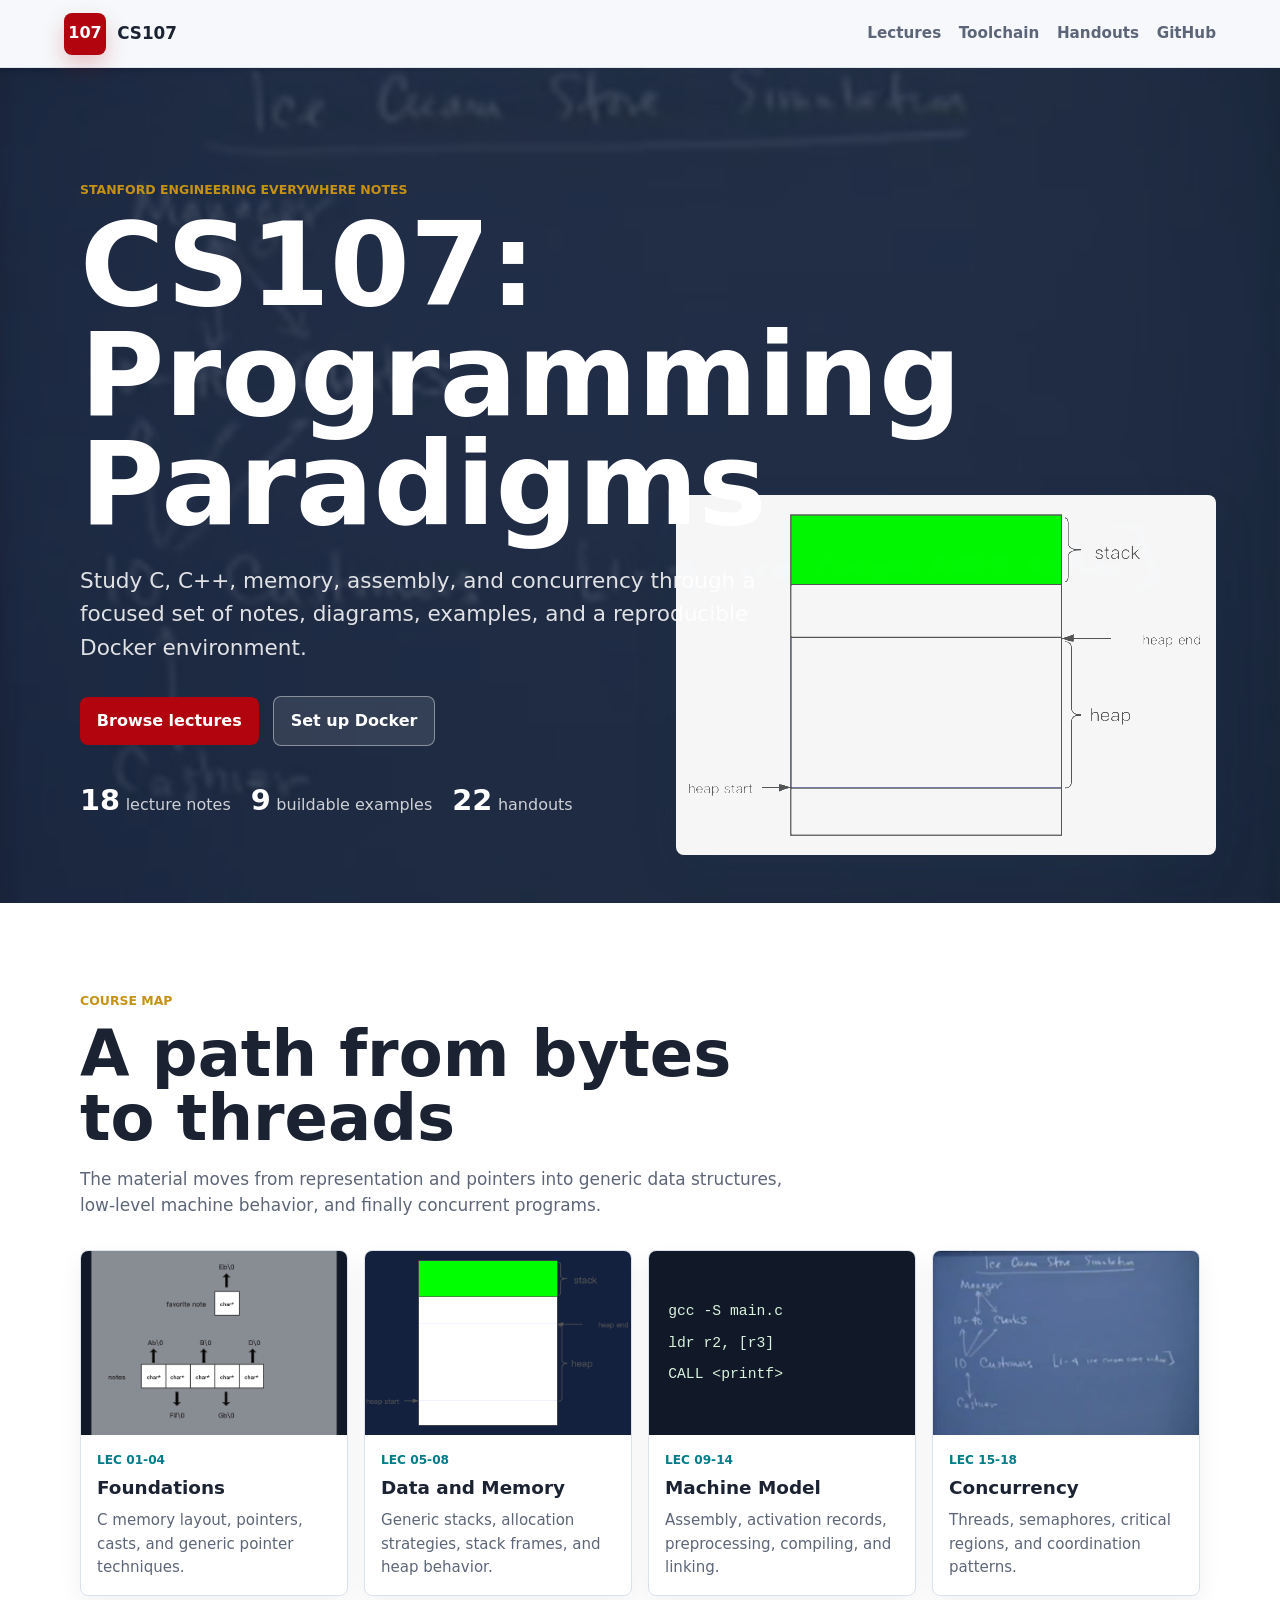
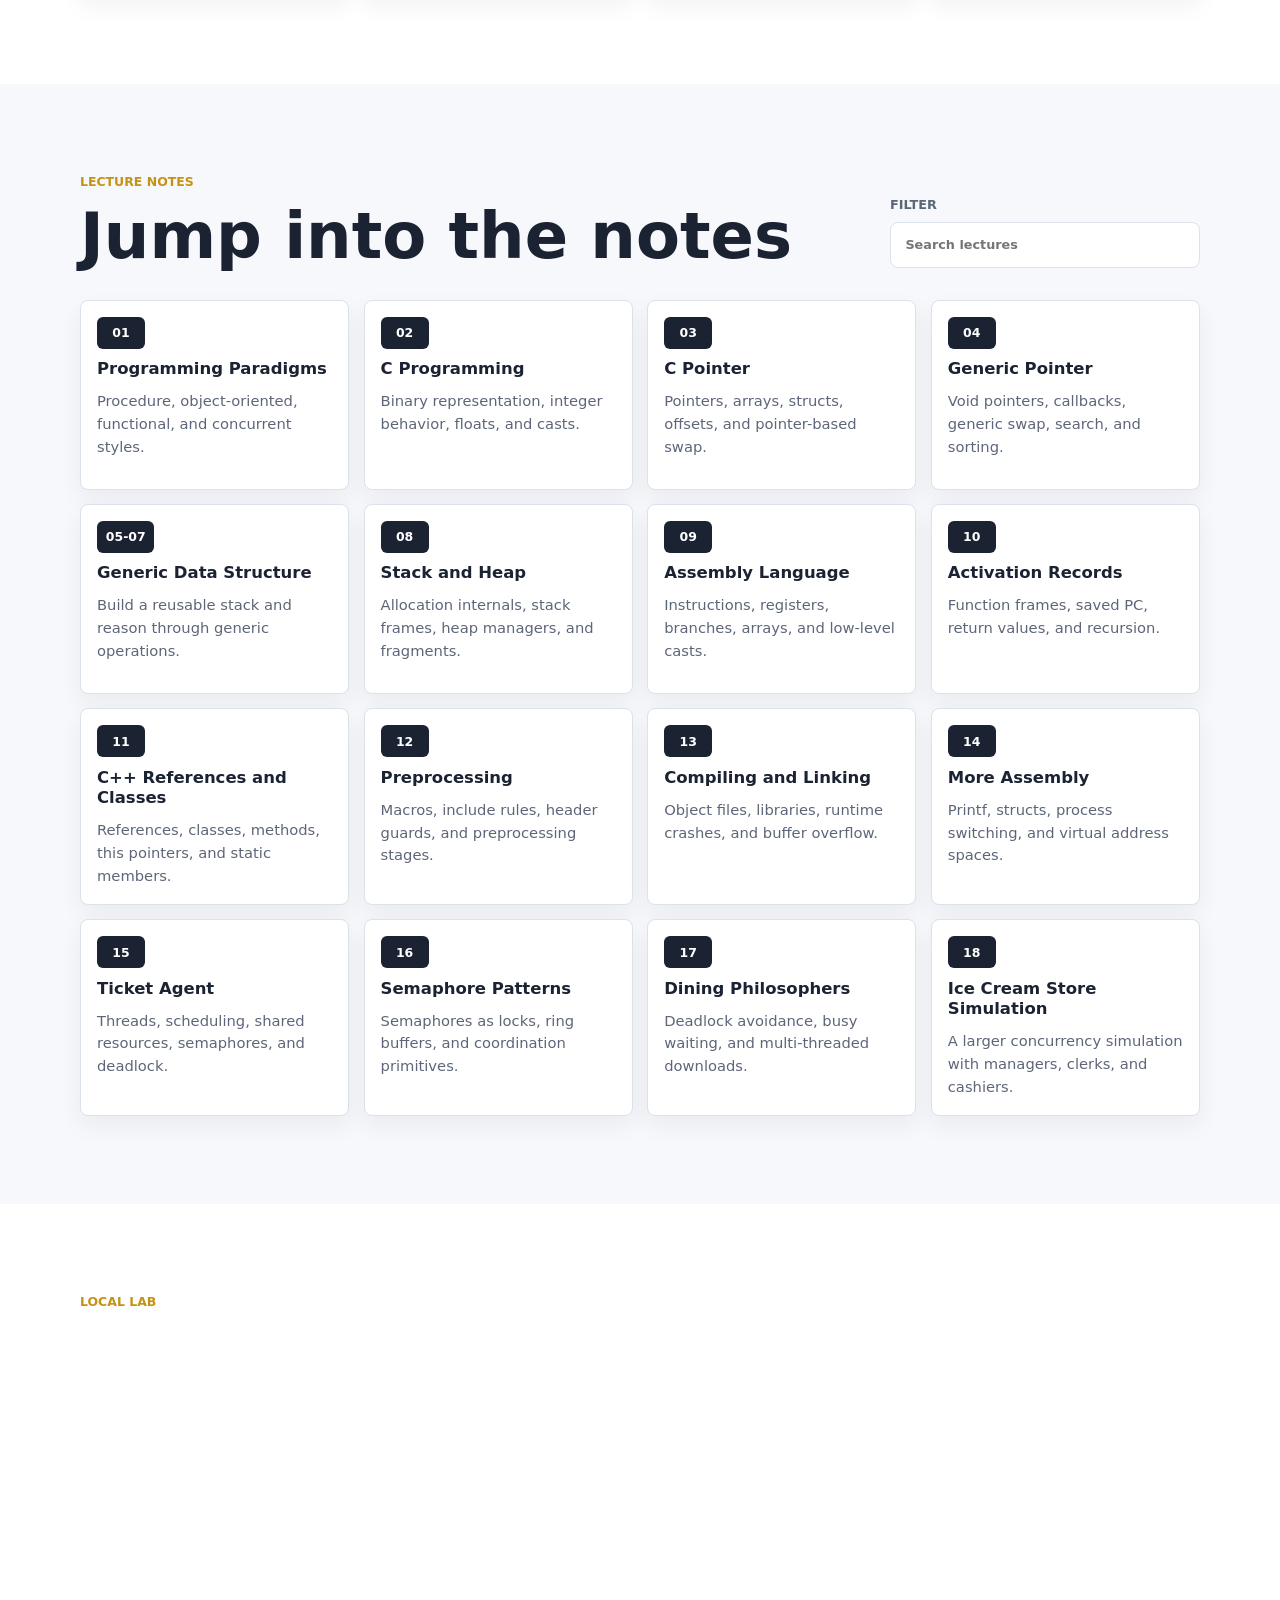
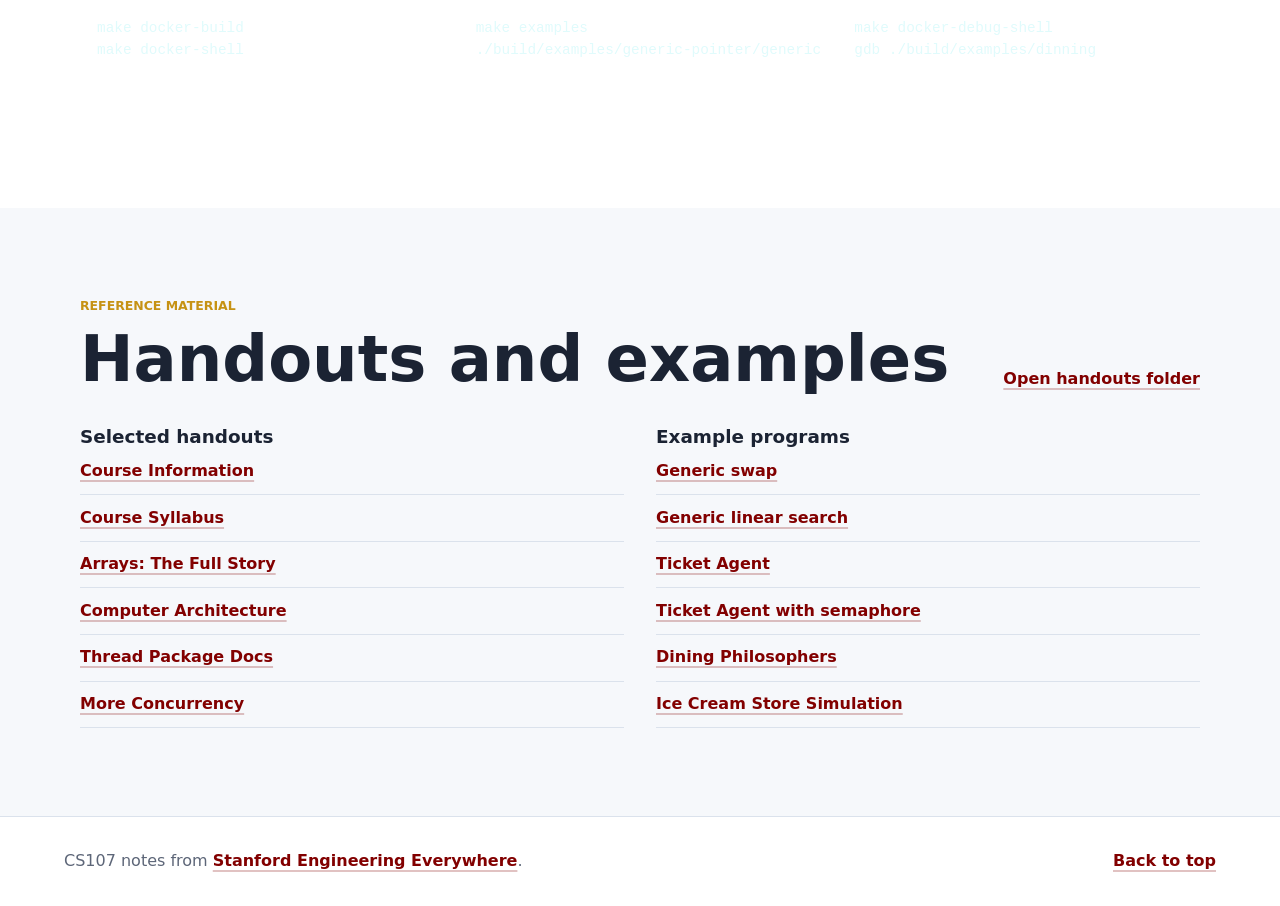
==== index.html @ 7ff7f35c "docs: refresh GitHub Pages homepage Signed-off-by: Zard-C <patrick.zhang5233@gmail.com>" ====
<!doctype html>
<html lang="en">
<head>
  <meta charset="utf-8">
  <meta name="viewport" content="width=device-width, initial-scale=1">
  <meta name="description" content="A polished course portal for CS107: Programming Paradigms notes, examples, handouts, and Docker setup.">
  <title>CS107: Programming Paradigms</title>
  <link rel="stylesheet" href="assets/site.css">
</head>
<body>
  <a class="skip-link" href="#lectures">Skip to lectures</a>

  <header class="site-header">
    <a class="brand" href="./" aria-label="CS107 home">
      <span class="brand-mark">107</span>
      <span class="brand-text">CS107</span>
    </a>
    <nav class="site-nav" aria-label="Primary">
      <a href="#lectures">Lectures</a>
      <a href="#toolchain">Toolchain</a>
      <a href="#handouts">Handouts</a>
      <a href="https://github.com/Zard-C/CS107">GitHub</a>
    </nav>
  </header>

  <main>
    <section class="hero" aria-labelledby="hero-title">
      <div class="hero-backdrop" aria-hidden="true"></div>
      <div class="hero-inner">
        <p class="eyebrow">Stanford Engineering Everywhere notes</p>
        <h1 id="hero-title">CS107: Programming Paradigms</h1>
        <p class="hero-copy">
          Study C, C++, memory, assembly, and concurrency through a focused set of notes,
          diagrams, examples, and a reproducible Docker environment.
        </p>
        <div class="hero-actions">
          <a class="button primary" href="#lectures">Browse lectures</a>
          <a class="button secondary" href="#toolchain">Set up Docker</a>
        </div>
        <div class="hero-stats" aria-label="Course highlights">
          <span><strong>18</strong> lecture notes</span>
          <span><strong>9</strong> buildable examples</span>
          <span><strong>22</strong> handouts</span>
        </div>
      </div>
    </section>

    <section class="section course-map" aria-labelledby="map-title">
      <div class="section-inner">
        <div class="section-heading">
          <p class="eyebrow">Course map</p>
          <h2 id="map-title">A path from bytes to threads</h2>
          <p>
            The material moves from representation and pointers into generic data structures,
            low-level machine behavior, and finally concurrent programs.
          </p>
        </div>

        <div class="topic-grid">
          <article class="topic-card">
            <img src="Notes/lec4.assets/lec0401.png" alt="Generic pointer diagram">
            <div>
              <p class="topic-kicker">Lec 01-04</p>
              <h3>Foundations</h3>
              <p>C memory layout, pointers, casts, and generic pointer techniques.</p>
            </div>
          </article>
          <article class="topic-card">
            <img class="diagram-boost" src="Notes/lec8.assets/heap1.png" alt="Stack and heap diagram">
            <div>
              <p class="topic-kicker">Lec 05-08</p>
              <h3>Data and Memory</h3>
              <p>Generic stacks, allocation strategies, stack frames, and heap behavior.</p>
            </div>
          </article>
          <article class="topic-card">
            <div class="terminal-visual" aria-hidden="true">
              <span>gcc -S main.c</span>
              <span>ldr r2, [r3]</span>
              <span>CALL &lt;printf&gt;</span>
            </div>
            <div>
              <p class="topic-kicker">Lec 09-14</p>
              <h3>Machine Model</h3>
              <p>Assembly, activation records, preprocessing, compiling, and linking.</p>
            </div>
          </article>
          <article class="topic-card">
            <img src="Notes/18-IceCreamStore.assets/image-20240530213214062.png" alt="Ice cream store simulation diagram">
            <div>
              <p class="topic-kicker">Lec 15-18</p>
              <h3>Concurrency</h3>
              <p>Threads, semaphores, critical regions, and coordination patterns.</p>
            </div>
          </article>
        </div>
      </div>
    </section>

    <section class="section lectures" id="lectures" aria-labelledby="lectures-title">
      <div class="section-inner">
        <div class="section-heading split">
          <div>
            <p class="eyebrow">Lecture notes</p>
            <h2 id="lectures-title">Jump into the notes</h2>
          </div>
          <label class="search-label">
            <span>Filter</span>
            <input id="lecture-filter" type="search" placeholder="Search lectures" autocomplete="off">
          </label>
        </div>

        <div class="lecture-grid" id="lecture-grid">
          <a class="lecture-card" href="Notes/1-ProgrammingParadigms.html" data-title="programming paradigms c c++ scheme python">
            <span class="lecture-number">01</span>
            <strong>Programming Paradigms</strong>
            <span>Procedure, object-oriented, functional, and concurrent styles.</span>
          </a>
          <a class="lecture-card" href="Notes/2-CProgramming.html" data-title="c programming binary bits char short floating point">
            <span class="lecture-number">02</span>
            <strong>C Programming</strong>
            <span>Binary representation, integer behavior, floats, and casts.</span>
          </a>
          <a class="lecture-card" href="Notes/3-CPointer.html" data-title="c pointer arrays struct casts swap">
            <span class="lecture-number">03</span>
            <strong>C Pointer</strong>
            <span>Pointers, arrays, structs, offsets, and pointer-based swap.</span>
          </a>
          <a class="lecture-card" href="Notes/4-GenericPointer.html" data-title="generic pointer void star lsearch bsearch qsort">
            <span class="lecture-number">04</span>
            <strong>Generic Pointer</strong>
            <span>Void pointers, callbacks, generic swap, search, and sorting.</span>
          </a>
          <a class="lecture-card" href="Notes/5-7-GenericDataStructure.html" data-title="generic data structure stack rotate qsort memory">
            <span class="lecture-number">05-07</span>
            <strong>Generic Data Structure</strong>
            <span>Build a reusable stack and reason through generic operations.</span>
          </a>
          <a class="lecture-card" href="Notes/8-StackAndHeap.html" data-title="stack heap malloc free realloc memory management">
            <span class="lecture-number">08</span>
            <strong>Stack and Heap</strong>
            <span>Allocation internals, stack frames, heap managers, and fragments.</span>
          </a>
          <a class="lecture-card" href="Notes/9-Assembly.html" data-title="assembly computer architecture registers pointers">
            <span class="lecture-number">09</span>
            <strong>Assembly Language</strong>
            <span>Instructions, registers, branches, arrays, and low-level casts.</span>
          </a>
          <a class="lecture-card" href="Notes/10-ActivationRecord.html" data-title="activation record stack frame return value recursion">
            <span class="lecture-number">10</span>
            <strong>Activation Records</strong>
            <span>Function frames, saved PC, return values, and recursion.</span>
          </a>
          <a class="lecture-card" href="Notes/11-CPP.html" data-title="c++ reference pointer class struct this static">
            <span class="lecture-number">11</span>
            <strong>C++ References and Classes</strong>
            <span>References, classes, methods, this pointers, and static members.</span>
          </a>
          <a class="lecture-card" href="Notes/12-Preprocessing.html" data-title="preprocessing define macro include assert">
            <span class="lecture-number">12</span>
            <strong>Preprocessing</strong>
            <span>Macros, include rules, header guards, and preprocessing stages.</span>
          </a>
          <a class="lecture-card" href="Notes/13-CompilingAndLinking.html" data-title="compiling linking gcc linker runtime crash buffer overflow">
            <span class="lecture-number">13</span>
            <strong>Compiling and Linking</strong>
            <span>Object files, libraries, runtime crashes, and buffer overflow.</span>
          </a>
          <a class="lecture-card" href="Notes/14-MoreAssembly.html" data-title="more assembly printf struct process virtual address">
            <span class="lecture-number">14</span>
            <strong>More Assembly</strong>
            <span>Printf, structs, process switching, and virtual address spaces.</span>
          </a>
          <a class="lecture-card" href="Notes/15-TicketAgent.html" data-title="ticket agent thread scheduling semaphore critical region">
            <span class="lecture-number">15</span>
            <strong>Ticket Agent</strong>
            <span>Threads, scheduling, shared resources, semaphores, and deadlock.</span>
          </a>
          <a class="lecture-card" href="Notes/16-Semaphore.html" data-title="semaphore ringbuffer dining philosophers race condition">
            <span class="lecture-number">16</span>
            <strong>Semaphore Patterns</strong>
            <span>Semaphores as locks, ring buffers, and coordination primitives.</span>
          </a>
          <a class="lecture-card" href="Notes/17-DiningPhilosophers.html" data-title="dining philosophers deadlock file downloading busy waiting">
            <span class="lecture-number">17</span>
            <strong>Dining Philosophers</strong>
            <span>Deadlock avoidance, busy waiting, and multi-threaded downloads.</span>
          </a>
          <a class="lecture-card" href="Notes/18-IceCreamStore.html" data-title="ice cream store simulation manager clerk cashier customer semaphore">
            <span class="lecture-number">18</span>
            <strong>Ice Cream Store Simulation</strong>
            <span>A larger concurrency simulation with managers, clerks, and cashiers.</span>
          </a>
        </div>
        <p class="empty-state" id="empty-state" hidden>No matching lecture notes.</p>
      </div>
    </section>

    <section class="section toolchain" id="toolchain" aria-labelledby="toolchain-title">
      <div class="section-inner toolchain-inner">
        <div class="section-heading">
          <p class="eyebrow">Local lab</p>
          <h2 id="toolchain-title">Reproducible Docker setup</h2>
          <p>
            The repository includes a Linux-based environment for compiling examples,
            debugging with gdb, and checking memory behavior with valgrind.
          </p>
        </div>

        <div class="command-grid">
          <figure class="command-panel">
            <figcaption>Build and enter the lab</figcaption>
            <pre><code>make docker-build
make docker-shell</code></pre>
          </figure>
          <figure class="command-panel">
            <figcaption>Compile examples with CMake</figcaption>
            <pre><code>make examples
./build/examples/generic-pointer/generic_swap</code></pre>
          </figure>
          <figure class="command-panel">
            <figcaption>Debug-friendly shell</figcaption>
            <pre><code>make docker-debug-shell
gdb ./build/examples/dinning</code></pre>
          </figure>
        </div>
      </div>
    </section>

    <section class="section resources" id="handouts" aria-labelledby="handouts-title">
      <div class="section-inner">
        <div class="section-heading split">
          <div>
            <p class="eyebrow">Reference material</p>
            <h2 id="handouts-title">Handouts and examples</h2>
          </div>
          <a class="text-link" href="Handouts/">Open handouts folder</a>
        </div>

        <div class="resource-columns">
          <div>
            <h3>Selected handouts</h3>
            <ul class="resource-list">
              <li><a href="Handouts/01Course-Information.pdf">Course Information</a></li>
              <li><a href="Handouts/02-CS107-Course-Syllabus.pdf">Course Syllabus</a></li>
              <li><a href="Handouts/07-Arrays-The-Full-Story.pdf">Arrays: The Full Story</a></li>
              <li><a href="Handouts/12-Computer-Architecture.pdf">Computer Architecture</a></li>
              <li><a href="Handouts/22-Thread-Package-Docs.pdf">Thread Package Docs</a></li>
              <li><a href="Handouts/26-More-Concurrency.pdf">More Concurrency</a></li>
            </ul>
          </div>
          <div>
            <h3>Example programs</h3>
            <ul class="resource-list">
              <li><a href="Examples/GenericPointer/generic_swap.c">Generic swap</a></li>
              <li><a href="Examples/GenericPointer/generic_lsearch.c">Generic linear search</a></li>
              <li><a href="Examples/TicketAgent/src/ticketAgent.c">Ticket Agent</a></li>
              <li><a href="Examples/TicketAgent/src/ticketAgentSemaphore.c">Ticket Agent with semaphore</a></li>
              <li><a href="Examples/DinningPhilosohper/dinning.c">Dining Philosophers</a></li>
              <li><a href="Examples/IceCreamStore/ice_cream_store_simulation.c">Ice Cream Store Simulation</a></li>
            </ul>
          </div>
        </div>
      </div>
    </section>
  </main>

  <footer class="site-footer">
    <p>
      CS107 notes from
      <a href="https://see.stanford.edu/Course/CS107">Stanford Engineering Everywhere</a>.
    </p>
    <a href="#hero-title">Back to top</a>
  </footer>

  <script src="assets/site.js"></script>
</body>
</html>
---- assets/site.css ----
:root {
  color-scheme: light;
  --ink: #1b2333;
  --muted: #5d6678;
  --paper: #f6f8fb;
  --surface: #ffffff;
  --line: #dbe2ec;
  --red: #b1040e;
  --red-dark: #820000;
  --teal: #007c89;
  --gold: #c69214;
  --plum: #6a4c93;
  --shadow: 0 18px 50px rgba(27, 35, 51, 0.13);
}

* {
  box-sizing: border-box;
}

html {
  scroll-behavior: smooth;
}

body {
  margin: 0;
  color: var(--ink);
  background: var(--paper);
  font-family: Inter, ui-sans-serif, system-ui, -apple-system, BlinkMacSystemFont, "Segoe UI", sans-serif;
  line-height: 1.55;
}

a {
  color: inherit;
}

img {
  display: block;
  max-width: 100%;
}

.skip-link {
  position: absolute;
  left: 1rem;
  top: 0.75rem;
  z-index: 30;
  padding: 0.5rem 0.75rem;
  color: #ffffff;
  background: var(--red-dark);
  transform: translateY(-160%);
}

.skip-link:focus {
  transform: translateY(0);
}

.site-header {
  position: sticky;
  top: 0;
  z-index: 20;
  display: flex;
  align-items: center;
  justify-content: space-between;
  min-height: 68px;
  padding: 0 5vw;
  color: var(--ink);
  background: rgba(246, 248, 251, 0.92);
  border-bottom: 1px solid rgba(219, 226, 236, 0.85);
  backdrop-filter: blur(16px);
}

.brand {
  display: inline-flex;
  align-items: center;
  gap: 0.7rem;
  font-weight: 800;
  text-decoration: none;
}

.brand-mark {
  display: grid;
  width: 42px;
  height: 42px;
  place-items: center;
  color: #ffffff;
  background: var(--red);
  border-radius: 8px;
  box-shadow: 0 10px 22px rgba(177, 4, 14, 0.22);
}

.brand-text {
  font-size: 1.05rem;
}

.site-nav {
  display: flex;
  align-items: center;
  gap: 1.1rem;
  color: var(--muted);
  font-size: 0.95rem;
  font-weight: 700;
}

.site-nav a {
  text-decoration: none;
}

.site-nav a:hover,
.site-nav a:focus-visible {
  color: var(--red);
}

.hero {
  position: relative;
  display: grid;
  min-height: 68svh;
  overflow: hidden;
  color: #ffffff;
  background: #152033 url("../Notes/18-IceCreamStore.assets/image-20240530213214062.png") center / cover no-repeat;
}

.hero::before {
  position: absolute;
  inset: 0;
  content: "";
  background: rgba(8, 16, 30, 0.68);
}

.hero-backdrop {
  position: absolute;
  inset: auto 5vw 3rem auto;
  width: min(46vw, 540px);
  height: min(32vw, 360px);
  background:
    url("../Notes/lec8.assets/heap1.png") center / cover no-repeat,
    #ffffff;
  border: 1px solid rgba(255, 255, 255, 0.28);
  border-radius: 8px;
  box-shadow: var(--shadow);
  filter: brightness(1.8) contrast(1.12);
  opacity: 0.96;
}

.hero-inner {
  position: relative;
  z-index: 1;
  width: min(1120px, 90vw);
  margin: 0 auto;
  padding: 7rem 0 5rem;
}

.eyebrow {
  margin: 0 0 0.75rem;
  color: var(--gold);
  font-size: 0.78rem;
  font-weight: 900;
  letter-spacing: 0;
  text-transform: uppercase;
}

.hero h1 {
  max-width: 820px;
  margin: 0;
  font-size: clamp(3rem, 9vw, 7.8rem);
  line-height: 0.95;
  letter-spacing: 0;
}

.hero-copy {
  max-width: 680px;
  margin: 1.5rem 0 0;
  color: rgba(255, 255, 255, 0.86);
  font-size: clamp(1.05rem, 2vw, 1.35rem);
}

.hero-actions,
.hero-stats {
  display: flex;
  flex-wrap: wrap;
  align-items: center;
  gap: 0.9rem;
  margin-top: 2rem;
}

.button {
  display: inline-flex;
  min-height: 44px;
  align-items: center;
  justify-content: center;
  padding: 0.72rem 1.05rem;
  border-radius: 8px;
  font-weight: 800;
  text-decoration: none;
}

.button.primary {
  color: #ffffff;
  background: var(--red);
}

.button.secondary {
  color: #ffffff;
  border: 1px solid rgba(255, 255, 255, 0.42);
  background: rgba(255, 255, 255, 0.1);
}

.button:hover,
.button:focus-visible {
  transform: translateY(-1px);
}

.hero-stats {
  gap: 1.25rem;
  color: rgba(255, 255, 255, 0.78);
}

.hero-stats span {
  display: inline-flex;
  align-items: baseline;
  gap: 0.35rem;
}

.hero-stats strong {
  color: #ffffff;
  font-size: 1.8rem;
}

.section {
  padding: 5.5rem 0;
}

.section:nth-of-type(even) {
  background: var(--surface);
}

.section-inner {
  width: min(1120px, 90vw);
  margin: 0 auto;
}

.section-heading {
  max-width: 720px;
  margin-bottom: 2rem;
}

.section-heading.split {
  display: flex;
  max-width: none;
  align-items: end;
  justify-content: space-between;
  gap: 1.5rem;
}

.section-heading h2 {
  margin: 0;
  font-size: clamp(2rem, 5vw, 4rem);
  line-height: 1;
  letter-spacing: 0;
}

.section-heading p:not(.eyebrow) {
  margin: 1rem 0 0;
  color: var(--muted);
  font-size: 1.06rem;
}

.topic-grid {
  display: grid;
  grid-template-columns: repeat(4, minmax(0, 1fr));
  gap: 1rem;
}

.topic-card,
.lecture-card {
  border: 1px solid var(--line);
  border-radius: 8px;
  background: var(--surface);
  box-shadow: 0 10px 25px rgba(27, 35, 51, 0.06);
}

.topic-card {
  overflow: hidden;
}

.topic-card img,
.terminal-visual {
  width: 100%;
  aspect-ratio: 1.45;
  object-fit: cover;
  background: #111827;
}

.diagram-boost {
  filter: brightness(1.8) contrast(1.12);
}

.topic-card div:last-child {
  padding: 1rem;
}

.topic-kicker {
  margin: 0 0 0.25rem;
  color: var(--teal);
  font-size: 0.76rem;
  font-weight: 900;
  text-transform: uppercase;
}

.topic-card h3,
.resource-columns h3 {
  margin: 0 0 0.45rem;
  font-size: 1.15rem;
}

.topic-card p:last-child {
  margin: 0;
  color: var(--muted);
  font-size: 0.94rem;
}

.terminal-visual {
  display: grid;
  align-content: center;
  gap: 0.55rem;
  padding: 1.2rem;
  color: #d8f3dc;
  background: #111827;
  font-family: ui-monospace, SFMono-Regular, Menlo, Consolas, monospace;
  font-size: 0.92rem;
}

.search-label {
  display: grid;
  gap: 0.4rem;
  min-width: min(100%, 310px);
  color: var(--muted);
  font-size: 0.8rem;
  font-weight: 800;
  text-transform: uppercase;
}

.search-label input {
  width: 100%;
  min-height: 46px;
  padding: 0.75rem 0.9rem;
  color: var(--ink);
  border: 1px solid var(--line);
  border-radius: 8px;
  background: var(--surface);
  font: inherit;
  text-transform: none;
}

.lecture-grid {
  display: grid;
  grid-template-columns: repeat(4, minmax(0, 1fr));
  gap: 0.9rem;
}

.lecture-card {
  display: grid;
  min-height: 190px;
  align-content: start;
  gap: 0.65rem;
  padding: 1rem;
  text-decoration: none;
  transition: border-color 160ms ease, box-shadow 160ms ease, transform 160ms ease;
}

.lecture-card:hover,
.lecture-card:focus-visible {
  border-color: rgba(177, 4, 14, 0.48);
  box-shadow: 0 18px 34px rgba(27, 35, 51, 0.13);
  transform: translateY(-2px);
}

.lecture-number {
  display: inline-grid;
  width: fit-content;
  min-width: 48px;
  min-height: 32px;
  place-items: center;
  padding: 0 0.55rem;
  color: #ffffff;
  background: var(--ink);
  border-radius: 6px;
  font-size: 0.78rem;
  font-weight: 900;
}

.lecture-card strong {
  font-size: 1.03rem;
  line-height: 1.25;
}

.lecture-card span:last-child {
  color: var(--muted);
  font-size: 0.92rem;
}

.empty-state {
  padding: 2rem;
  color: var(--muted);
  text-align: center;
  border: 1px dashed var(--line);
  border-radius: 8px;
  background: var(--surface);
}

.toolchain {
  color: #ffffff;
  background: #14213d;
}

.toolchain .section-heading p:not(.eyebrow) {
  color: rgba(255, 255, 255, 0.78);
}

.command-grid {
  display: grid;
  grid-template-columns: repeat(3, minmax(0, 1fr));
  gap: 1rem;
}

.command-panel {
  margin: 0;
  overflow: hidden;
  border: 1px solid rgba(255, 255, 255, 0.18);
  border-radius: 8px;
  background: rgba(255, 255, 255, 0.07);
}

.command-panel figcaption {
  padding: 0.85rem 1rem;
  color: rgba(255, 255, 255, 0.78);
  border-bottom: 1px solid rgba(255, 255, 255, 0.16);
  font-size: 0.82rem;
  font-weight: 900;
  text-transform: uppercase;
}

.command-panel pre {
  min-height: 118px;
  margin: 0;
  overflow-x: auto;
  padding: 1rem;
  color: #e0fbfc;
  font-family: ui-monospace, SFMono-Regular, Menlo, Consolas, monospace;
  font-size: 0.9rem;
}

.resource-columns {
  display: grid;
  grid-template-columns: repeat(2, minmax(0, 1fr));
  gap: 2rem;
}

.resource-list {
  display: grid;
  gap: 0.65rem;
  margin: 0;
  padding: 0;
  list-style: none;
}

.resource-list a,
.text-link,
.site-footer a {
  color: var(--red-dark);
  font-weight: 800;
  text-decoration-color: rgba(130, 0, 0, 0.24);
  text-decoration-thickness: 2px;
  text-underline-offset: 4px;
}

.resource-list li {
  padding-bottom: 0.65rem;
  border-bottom: 1px solid var(--line);
}

.site-footer {
  display: flex;
  align-items: center;
  justify-content: space-between;
  gap: 1rem;
  padding: 2rem 5vw;
  color: var(--muted);
  background: var(--surface);
  border-top: 1px solid var(--line);
}

.site-footer p {
  margin: 0;
}

@media (max-width: 980px) {
  .topic-grid,
  .lecture-grid {
    grid-template-columns: repeat(2, minmax(0, 1fr));
  }

  .command-grid,
  .resource-columns {
    grid-template-columns: 1fr;
  }

  .hero-backdrop {
    width: min(58vw, 420px);
    height: min(40vw, 300px);
    opacity: 0.72;
  }
}

@media (max-width: 700px) {
  .site-header {
    align-items: flex-start;
    flex-direction: column;
    gap: 0.85rem;
    padding-top: 0.9rem;
    padding-bottom: 0.9rem;
  }

  .site-nav {
    width: 100%;
    overflow-x: auto;
    padding-bottom: 0.15rem;
  }

  .hero {
    min-height: 72svh;
  }

  .hero-inner {
    padding: 5rem 0 4rem;
  }

  .hero-backdrop {
    display: none;
  }

  .section {
    padding: 3.6rem 0;
  }

  .section-heading.split {
    align-items: stretch;
    flex-direction: column;
  }

  .topic-grid,
  .lecture-grid {
    grid-template-columns: 1fr;
  }

  .lecture-card {
    min-height: 154px;
  }

  .site-footer {
    align-items: flex-start;
    flex-direction: column;
  }
}
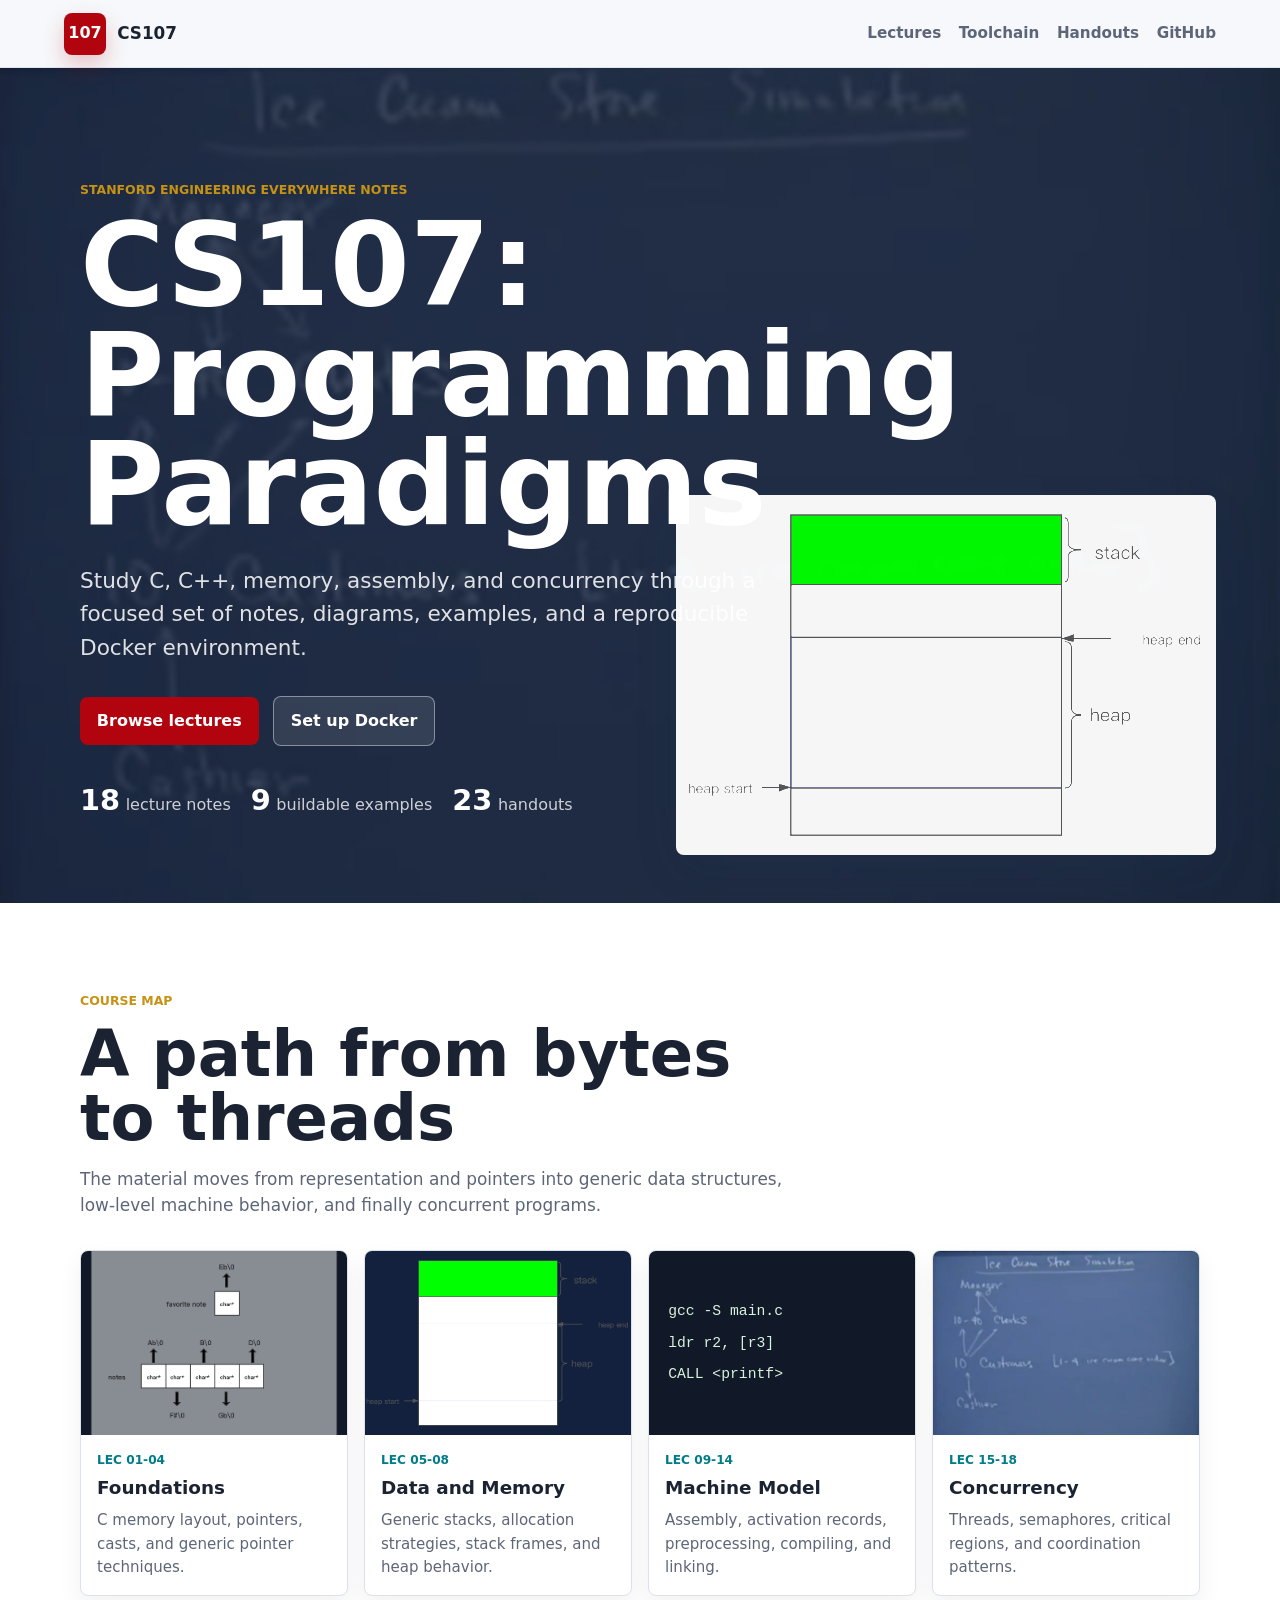
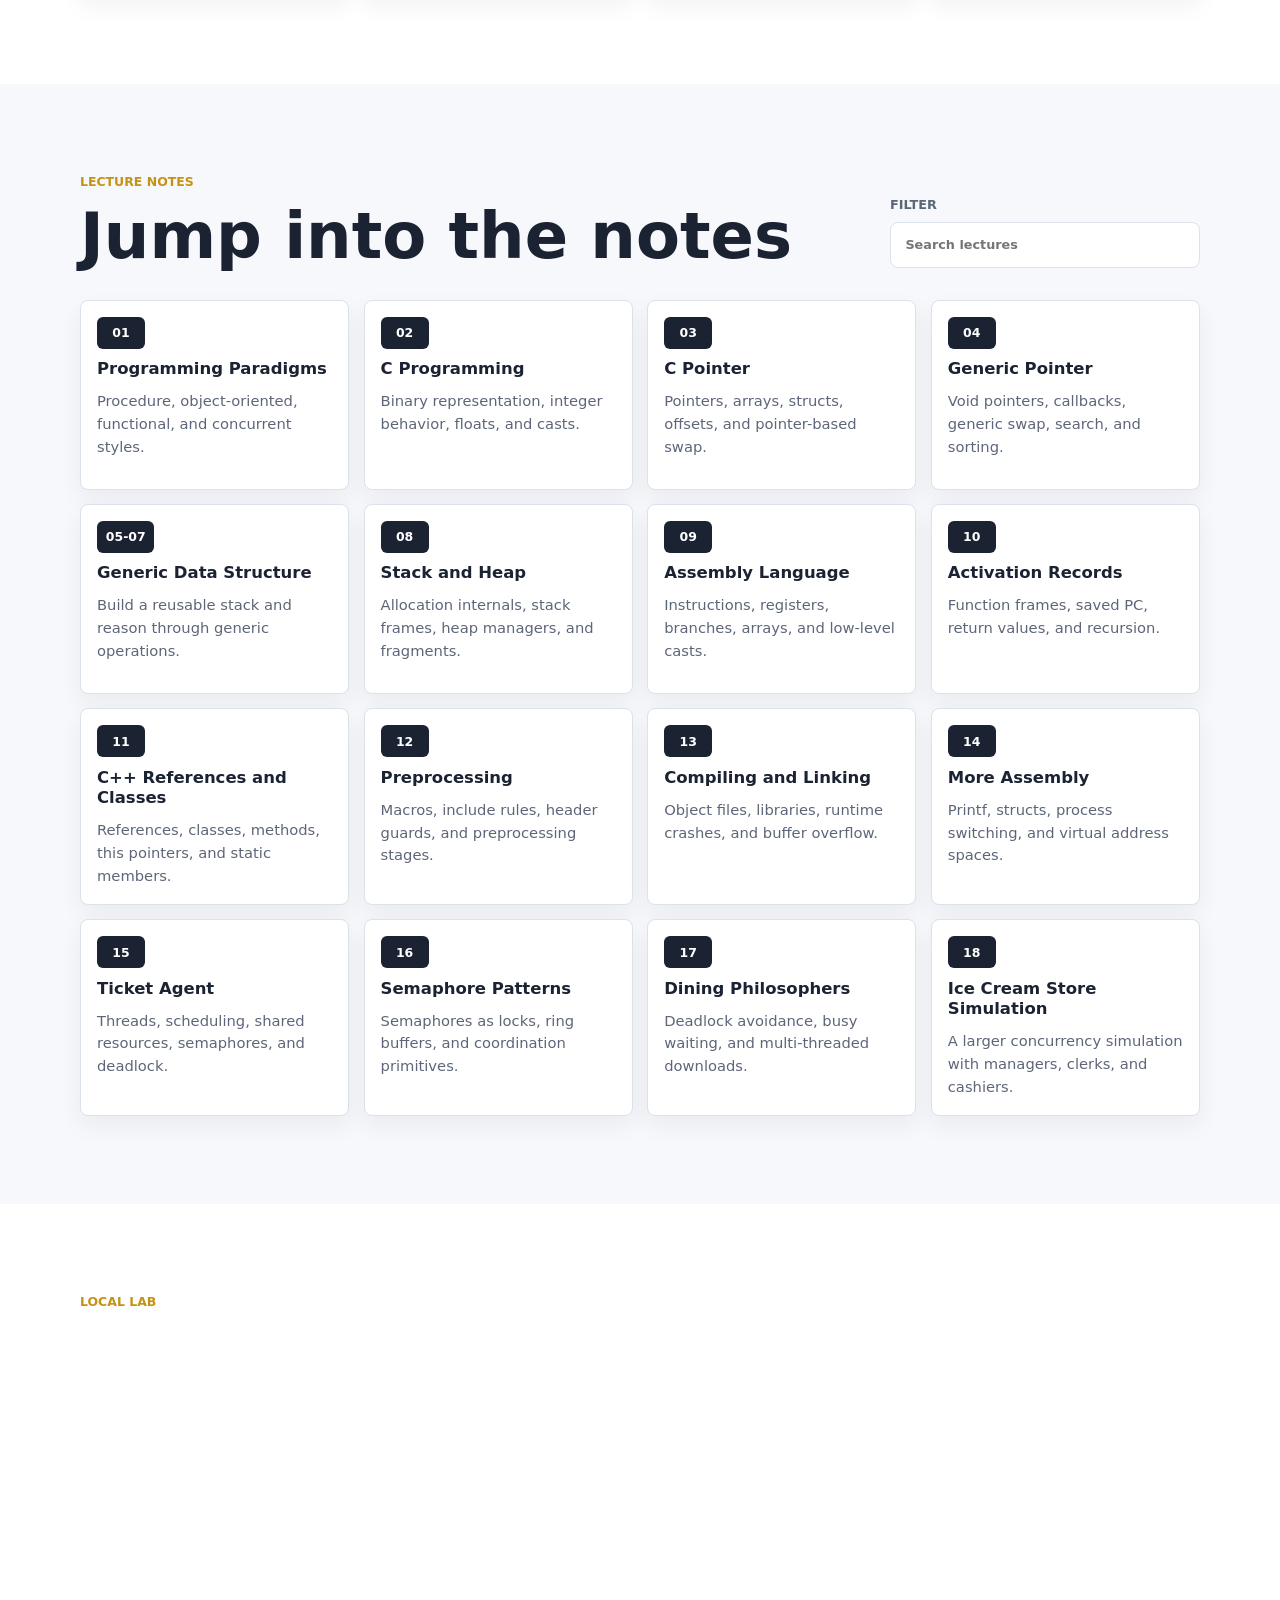
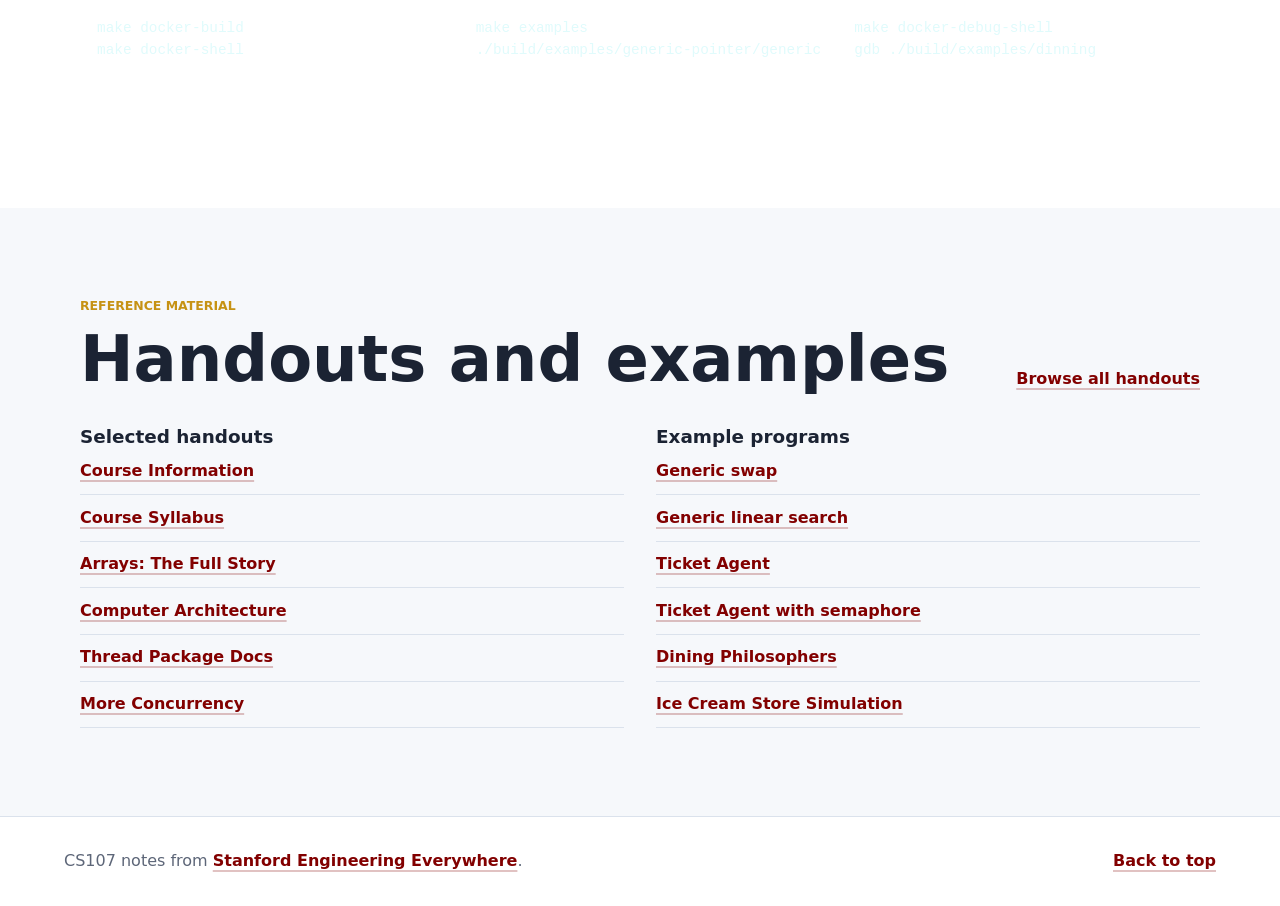
==== commit 3d84485b: "docs: add handouts index page Signed-off-by: Zard-C <patrick.zhang5233@gmail.com>" ====
--- a/index.html
+++ b/index.html
@@ -40,7 +40,7 @@
         <div class="hero-stats" aria-label="Course highlights">
           <span><strong>18</strong> lecture notes</span>
           <span><strong>9</strong> buildable examples</span>
-          <span><strong>22</strong> handouts</span>
+          <span><strong>23</strong> handouts</span>
         </div>
       </div>
     </section>
@@ -234,7 +234,7 @@
             <p class="eyebrow">Reference material</p>
             <h2 id="handouts-title">Handouts and examples</h2>
           </div>
-          <a class="text-link" href="Handouts/">Open handouts folder</a>
+          <a class="text-link" href="handouts.html">Browse all handouts</a>
         </div>
 
         <div class="resource-columns">
@@ -252,12 +252,12 @@
           <div>
             <h3>Example programs</h3>
             <ul class="resource-list">
-              <li><a href="Examples/GenericPointer/generic_swap.c">Generic swap</a></li>
-              <li><a href="Examples/GenericPointer/generic_lsearch.c">Generic linear search</a></li>
-              <li><a href="Examples/TicketAgent/src/ticketAgent.c">Ticket Agent</a></li>
-              <li><a href="Examples/TicketAgent/src/ticketAgentSemaphore.c">Ticket Agent with semaphore</a></li>
-              <li><a href="Examples/DinningPhilosohper/dinning.c">Dining Philosophers</a></li>
-              <li><a href="Examples/IceCreamStore/ice_cream_store_simulation.c">Ice Cream Store Simulation</a></li>
+              <li><a href="source.html?path=Examples/GenericPointer/generic_swap.c">Generic swap</a></li>
+              <li><a href="source.html?path=Examples/GenericPointer/generic_lsearch.c">Generic linear search</a></li>
+              <li><a href="source.html?path=Examples/TicketAgent/src/ticketAgent.c">Ticket Agent</a></li>
+              <li><a href="source.html?path=Examples/TicketAgent/src/ticketAgentSemaphore.c">Ticket Agent with semaphore</a></li>
+              <li><a href="source.html?path=Examples/DinningPhilosohper/dinning.c">Dining Philosophers</a></li>
+              <li><a href="source.html?path=Examples/IceCreamStore/ice_cream_store_simulation.c">Ice Cream Store Simulation</a></li>
             </ul>
           </div>
         </div>
--- a/assets/site.css
+++ b/assets/site.css
@@ -203,6 +203,12 @@
   background: rgba(255, 255, 255, 0.1);
 }
 
+.button.ghost {
+  color: var(--red-dark);
+  border: 1px solid var(--line);
+  background: var(--surface);
+}
+
 .button:hover,
 .button:focus-visible {
   transform: translateY(-1px);
@@ -492,9 +498,178 @@
   margin: 0;
 }
 
+.source-page {
+  background: #f7f4ee;
+}
+
+.source-main {
+  width: min(1180px, 92vw);
+  margin: 0 auto;
+  padding: 4rem 0 5rem;
+}
+
+.source-hero {
+  margin-bottom: 1.5rem;
+}
+
+.source-hero h1 {
+  margin: 0;
+  font-size: clamp(2rem, 5vw, 4.8rem);
+  line-height: 1;
+  letter-spacing: 0;
+}
+
+.source-path {
+  margin: 0.8rem 0 0;
+  color: var(--muted);
+  font-family: ui-monospace, SFMono-Regular, Menlo, Consolas, monospace;
+  overflow-wrap: anywhere;
+}
+
+.source-actions {
+  display: flex;
+  flex-wrap: wrap;
+  gap: 0.8rem;
+  margin-top: 1.4rem;
+}
+
+.source-shell {
+  overflow: auto;
+  border: 1px solid #222836;
+  border-radius: 8px;
+  background: #101522;
+  box-shadow: var(--shadow);
+}
+
+.code-lines {
+  margin: 0;
+  padding: 1.1rem 0;
+  color: #e8eef8;
+  font-family: ui-monospace, SFMono-Regular, Menlo, Consolas, monospace;
+  font-size: 0.92rem;
+  line-height: 1.65;
+  counter-reset: line;
+  list-style: none;
+}
+
+.code-lines li {
+  display: grid;
+  grid-template-columns: 4rem minmax(0, 1fr);
+  min-width: max-content;
+  padding: 0 1.2rem 0 0;
+  counter-increment: line;
+}
+
+.code-lines li::before {
+  padding-right: 1rem;
+  color: #6b7280;
+  content: counter(line);
+  text-align: right;
+  user-select: none;
+}
+
+.code-lines code {
+  white-space: pre;
+}
+
+.source-message {
+  margin: 0;
+  padding: 1.2rem;
+  color: #e8eef8;
+}
+
+.handouts-page {
+  background: #f6f8fb;
+}
+
+.handout-main {
+  width: min(1120px, 90vw);
+  margin: 0 auto;
+  padding: 4.5rem 0 5.5rem;
+}
+
+.handout-hero {
+  max-width: 780px;
+  margin-bottom: 2rem;
+}
+
+.handout-hero h1 {
+  margin: 0;
+  font-size: clamp(2.4rem, 6vw, 5.4rem);
+  line-height: 0.98;
+  letter-spacing: 0;
+}
+
+.handout-copy {
+  margin: 1rem 0 0;
+  color: var(--muted);
+  font-size: 1.08rem;
+}
+
+.handout-actions {
+  display: flex;
+  flex-wrap: wrap;
+  gap: 0.8rem;
+  margin-top: 1.4rem;
+}
+
+.handout-grid {
+  display: grid;
+  grid-template-columns: repeat(3, minmax(0, 1fr));
+  gap: 0.9rem;
+}
+
+.handout-card {
+  display: grid;
+  min-height: 154px;
+  align-content: start;
+  gap: 0.55rem;
+  padding: 1rem;
+  color: var(--ink);
+  border: 1px solid var(--line);
+  border-radius: 8px;
+  background: var(--surface);
+  box-shadow: 0 10px 25px rgba(27, 35, 51, 0.06);
+  text-decoration: none;
+  transition: border-color 160ms ease, box-shadow 160ms ease, transform 160ms ease;
+}
+
+.handout-card:hover,
+.handout-card:focus-visible {
+  border-color: rgba(0, 124, 137, 0.5);
+  box-shadow: 0 18px 34px rgba(27, 35, 51, 0.13);
+  transform: translateY(-2px);
+}
+
+.handout-number {
+  display: inline-grid;
+  width: fit-content;
+  min-width: 42px;
+  min-height: 30px;
+  place-items: center;
+  padding: 0 0.55rem;
+  color: #ffffff;
+  background: var(--teal);
+  border-radius: 6px;
+  font-size: 0.74rem;
+  font-weight: 900;
+  text-transform: uppercase;
+}
+
+.handout-card strong {
+  font-size: 1.05rem;
+  line-height: 1.25;
+}
+
+.handout-card span:last-child {
+  color: var(--muted);
+  font-size: 0.92rem;
+}
+
 @media (max-width: 980px) {
   .topic-grid,
-  .lecture-grid {
+  .lecture-grid,
+  .handout-grid {
     grid-template-columns: repeat(2, minmax(0, 1fr));
   }
 
@@ -547,7 +722,8 @@
   }
 
   .topic-grid,
-  .lecture-grid {
+  .lecture-grid,
+  .handout-grid {
     grid-template-columns: 1fr;
   }
 
